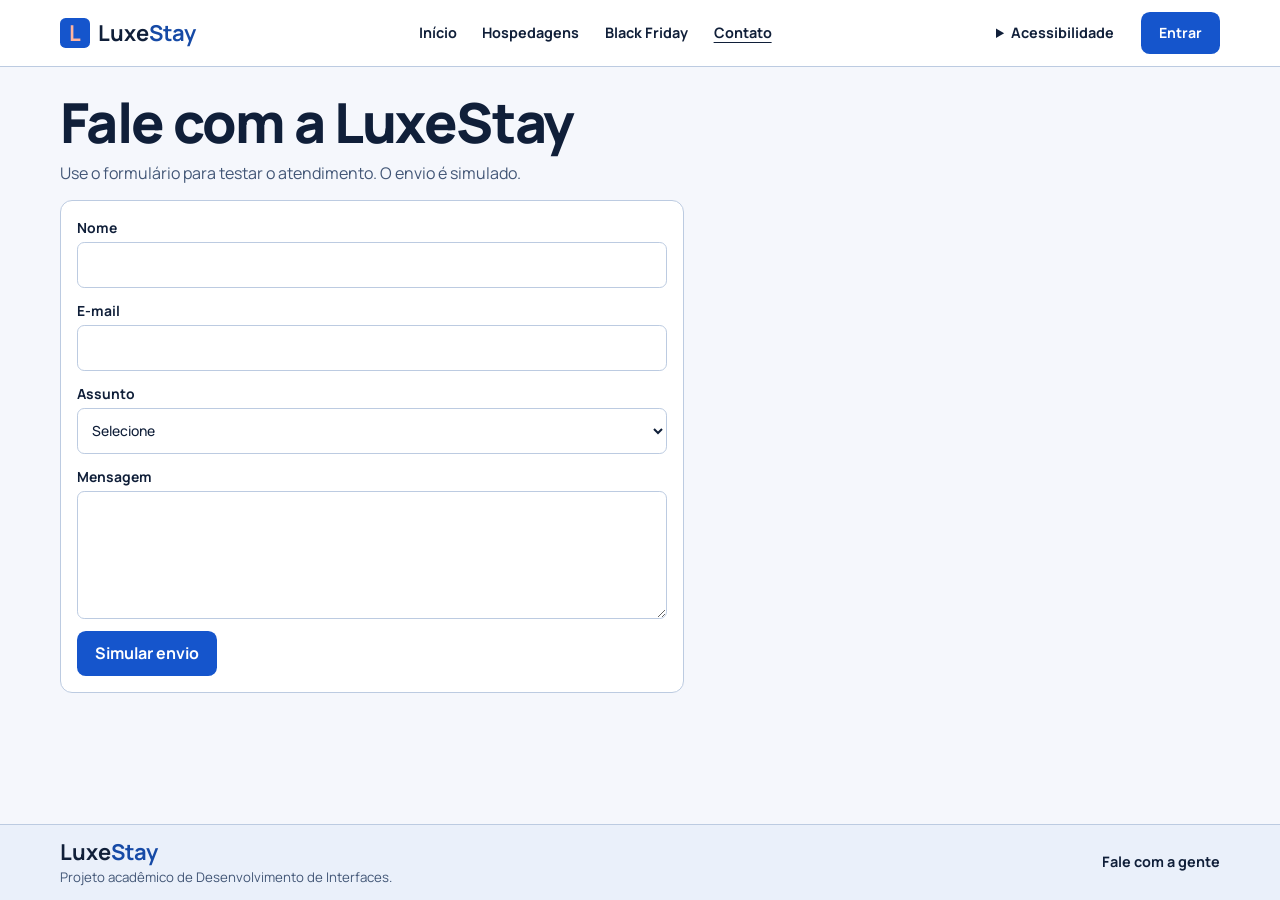
==== contato.html @ e7db76b5 "Organiza a interface e conclui o fluxo de reserva do LuxeStay - Separa o catálogo de 44 hospedagens " ====
<!doctype html>
<html lang="pt-BR">

  <head>
    <meta charset="utf-8">
    <meta name="viewport" content="width=device-width, initial-scale=1">
    <meta name="theme-color" content="#0d2344">
    <title>Contato | LuxeStay</title>
    <link rel="stylesheet"
      href="https://cdn.jsdelivr.net/npm/bootstrap@5.3.8/dist/css/bootstrap.min.css">
    <link rel="stylesheet" href="css/style.css">

    <script defer src="js/hospedagens.js"></script>
    <script defer src="js/script.js"></script>
  </head>

  <body>
    <a class="skip-link" href="#principal">Ir para o conteúdo</a>
    <header class="site-header">
      <div class="shell header-inner">
        <a class="brand" href="index.html" aria-label="LuxeStay, início"><span class="brand-mark"
            aria-hidden="true">L</span> Luxe<span>Stay</span></a>
        <nav aria-label="Menu principal">
          <a href="index.html">Início</a>
          <a href="hospedagens.html">Hospedagens</a>
          <a href="index.html#ofertas">Black Friday</a>
          <a href="contato.html" aria-current="page">Contato</a>
        </nav>
        <div class="header-actions">
          <details class="access">
            <summary>Acessibilidade</summary>
            <div class="access-options">
              <label for="tema">Aparência</label>
              <select id="tema">
                <option value="light">Modo claro</option>
                <option value="dark">Modo escuro</option>
              </select>
              <label for="tamanho">Tamanho do texto</label>
              <select id="tamanho">
                <option value="normal">Padrão</option>
                <option value="grande">Maior</option>
                <option value="extra">Muito maior</option>
              </select>
            </div>
          </details>
          <a class="action compact" data-account href="login.html">Entrar</a>
        </div>
      </div>
    </header>
    <main id="principal" class="shell inner-page">
      <h1>Fale com a LuxeStay</h1>
      <p class="subtle">Use o formulário para testar o atendimento. O envio é simulado.</p>
      <form class="surface stack contact-form" id="form-contato">
        <label>Nome<input name="nome" autocomplete="name" maxlength="60" required></label>
        <label>E-mail<input type="email" name="email" autocomplete="email" maxlength="120"
            required></label>
        <label>Assunto<select name="assunto" required>
            <option value="">Selecione</option>
            <option>Hospedagens</option>
            <option>Simulação de reserva</option>
            <option>Acessibilidade</option>
            <option>Outros</option>
          </select></label>
        <label>Mensagem<textarea name="mensagem" rows="5" minlength="10" maxlength="800"
            required></textarea></label>
        <button class="action" type="submit">Simular envio</button>
        <p class="form-status" role="status"></p>
      </form>
    </main>
    <footer class="site-footer">
      <div class="shell footer-inner">
        <div><a class="brand" href="index.html">Luxe<span>Stay</span></a>
          <p>Projeto acadêmico de Desenvolvimento de Interfaces.</p>
        </div>
        <a href="contato.html">Fale com a gente</a>
      </div>
    </footer>
  </body>

</html>
---- css/style.css ----
@import url('https://fonts.googleapis.com/css2?family=Manrope:wght@400;500;600;700;800&display=swap');

:root {
  color-scheme: light;
  --page: #f5f7fc;
  --surface: #fff;
  --soft: #eaf0fa;
  --ink: #101f39;
  --muted: #435777;
  --accent: #164aa6;
  --button: #1555cc;
  --button-text: #fff;
  --line: #bccbe1;
  --focus: #1d5be4;
  --gold: #ffb59f;
}

:root[data-theme="dark"] {
  color-scheme: dark;
  --page: #0b1426;
  --surface: #131f34;
  --soft: #1b2b46;
  --ink: #eff5ff;
  --muted: #bed0ec;
  --accent: #a7c7ff;
  --button: #a7c7ff;
  --button-text: #101f39;
  --line: #566e94;
  --focus: #c1d4ff;
}

:root[data-size="grande"] {
  font-size: 112.5%;
}

:root[data-size="extra"] {
  font-size: 125%;
}

* {
  box-sizing: border-box;
}

[hidden] {
  display: none !important;
}

body {
  margin: 0;
  min-height: 100vh;
  display: flex;
  flex-direction: column;
  background: var(--page);
  color: var(--ink);
  font: 1rem/1.55 "Manrope", system-ui, sans-serif;
}

main {
  flex: 1;
}

a {
  color: var(--accent);
}

img {
  display: block;
  max-width: 100%;
}

button,
input,
select,
textarea {
  font: inherit;
}

button,
select,
summary {
  cursor: pointer;
}

:focus-visible {
  outline: 3px solid var(--focus);
  outline-offset: 3px;
}

.shell {
  width: min(1160px, calc(100% - 3rem));
  margin-inline: auto;
}

.sr-only,
.skip-link:not(:focus) {
  position: absolute;
  width: 1px;
  height: 1px;
  padding: 0;
  overflow: hidden;
  clip-path: inset(50%);
  white-space: nowrap;
}

.skip-link:focus {
  position: fixed;
  z-index: 10;
  top: .75rem;
  left: .75rem;
  padding: .6rem 1rem;
  background: var(--surface);
  border-radius: .4rem;
}

h1,
h2,
h3,
p {
  margin: 0;
}

h1,
h2 {
  font-family: "Manrope", system-ui, sans-serif;
  font-weight: 800;
}

h1 {
  font-size: clamp(2rem, 4.4vw, 3.45rem);
  line-height: 1.08;
  letter-spacing: -.03em;
}

h2 {
  font-size: clamp(1.65rem, 3vw, 2.35rem);
  line-height: 1.15;
  letter-spacing: -.02em;
}

h3 {
  font-size: 1.16rem;
  font-weight: 700;
  line-height: 1.25;
}

.subtle {
  color: var(--muted);
}

.eyebrow {
  color: var(--accent);
  font-size: .74rem;
  font-weight: 700;
  letter-spacing: .14em;
  text-transform: uppercase;
  margin-bottom: .25rem;
}

.site-header {
  background: var(--surface);
  border-bottom: 1px solid var(--line);
}

.header-inner,
.footer-inner,
.header-actions,
.site-header nav {
  display: flex;
  align-items: center;
  gap: clamp(.65rem, 2vw, 1.75rem);
}

.header-inner {
  justify-content: space-between;
  min-height: 4.1rem;
  padding-block: .55rem;
  flex-wrap: wrap;
}

.brand {
  display: inline-flex;
  align-items: center;
  font: 700 1.37rem "Manrope", system-ui, sans-serif;
  color: var(--ink);
  white-space: nowrap;
  text-decoration: none;
}

.brand>span:last-child {
  color: var(--accent);
}

.brand .brand-mark {
  display: grid;
  place-items: center;
  background: #1555cc;
  color: #ffb59f;
  width: 1.9rem;
  height: 1.9rem;
  margin-right: .48rem;
  border-radius: .35rem;
}

.site-header nav {
  flex-wrap: wrap;
}

.site-header nav a,
.site-footer a:not(.brand),
.access summary {
  color: var(--ink);
  font-size: .9rem;
  font-weight: 700;
  text-decoration: none;
}

.site-header nav a:hover,
.site-header nav a[aria-current],
.site-footer a:hover {
  text-decoration: underline;
  text-underline-offset: .25em;
}

.action {
  display: inline-flex;
  justify-content: center;
  align-items: center;
  gap: .65rem;
  min-height: 2.85rem;
  width: fit-content;
  padding: .55rem 1.05rem;
  border: 1px solid transparent;
  border-radius: .55rem;
  background: var(--button);
  color: var(--button-text);
  font-weight: 700;
  text-decoration: none;
}

.action:hover {
  text-decoration: underline;
  color: var(--button-text);
}

.action.compact {
  min-height: 2.45rem;
  font-size: .88rem;
}

.action.gold {
  background: var(--gold);
  color: #37192c;
}

.action.secondary {
  background: var(--surface);
  color: var(--ink);
  border-color: var(--line);
}

.access {
  position: relative;
}

.access summary {
  padding: .5rem .1rem;
}

.access-options {
  position: absolute;
  z-index: 3;
  right: 0;
  top: 100%;
  width: min(15rem, 84vw);
  display: grid;
  gap: .4rem;
  padding: .8rem;
  border: 1px solid var(--line);
  border-radius: .55rem;
  background: var(--surface);
  box-shadow: 0 9px 20px #0002;
}

.access-options label {
  font-size: .83rem;
  font-weight: 800;
}

.intro {
  background: var(--soft);
  border-bottom: 1px solid var(--line);
  padding: 1.65rem 0 1.45rem;
}

.intro h1+p,
.inner-page>h1+p {
  margin-top: .5rem;
  color: var(--muted);
}

.search-panel {
  display: grid;
  gap: .55rem;
  margin-top: 1rem;
}

.search-tabs {
  display: flex;
  flex-wrap: wrap;
  gap: .35rem;
  padding: 0;
  margin: 0;
  border: 0;
}

.search-tabs label {
  position: relative;
  cursor: pointer;
}

.search-tabs input {
  position: absolute;
  opacity: 0;
  width: 1px;
  height: 1px;
}

.search-tabs span {
  display: block;
  padding: .3rem .75rem;
  border: 1px solid transparent;
  border-radius: 99px;
  color: var(--ink);
  font-size: .9rem;
  font-weight: 800;
}

.search-tabs input:checked+span {
  background: var(--button);
  color: var(--button-text);
}

.search-tabs input:focus-visible+span {
  outline: 3px solid var(--focus);
  outline-offset: 2px;
}

.search-fields {
  display: grid;
  grid-template-columns: 1.85fr repeat(3, minmax(0, 1fr)) auto;
  gap: .55rem;
  align-items: end;
  padding: .65rem;
  border: 1px solid var(--line);
  border-radius: .8rem;
  background: var(--surface);
  box-shadow: 0 4px 14px #1527230c;
}

.search-fields label,
.stack label {
  display: grid;
  gap: .24rem;
  font-weight: 700;
  font-size: .87rem;
  min-width: 0;
}

.search-fields .action {
  width: 100%;
}

input:not([type="radio"]):not([type="checkbox"]),
select,
textarea {
  min-width: 0;
  width: 100%;
  min-height: 2.85rem;
  padding: .55rem .65rem;
  border: 1px solid var(--line);
  border-radius: .45rem;
  background: var(--surface);
  color: var(--ink);
  font-weight: 500;
}

input::placeholder {
  color: var(--muted);
  opacity: 1;
}

.offer-section,
.featured,
.guide,
.results {
  padding-top: 1.55rem;
}

.section-heading {
  display: flex;
  justify-content: space-between;
  align-items: end;
  gap: .65rem 1rem;
  flex-wrap: wrap;
  margin-bottom: .75rem;
}

.text-link {
  font-size: .92rem;
  font-weight: 700;
  text-underline-offset: .22em;
}

.deal-carousel {
  position: relative;
  border-radius: .95rem;
  overflow: hidden;
  background: #191536;
  color: #fffaf1;
}

.deal-carousel :focus-visible {
  outline-color: var(--gold);
}

.carousel-inner {
  position: relative;
  width: 100%;
  overflow: hidden;
}

.carousel-item:not(.active):not(.carousel-item-next):not(.carousel-item-prev) {
  display: none;
}

.deal-slide {
  position: relative;
  isolation: isolate;
  min-height: 18rem;
  display: flex;
  align-items: center;
}

.deal-photo {
  position: absolute;
  inset: 0 0 0 38%;
  z-index: -2;
  background-color: #22294c;
  background-size: cover;
  background-position: center;
}

.deal-slide::after {
  content: "";
  position: absolute;
  z-index: -1;
  inset: 0;
  background: linear-gradient(90deg, #191536 0%, #191536 41%, #191536c7 52%, #19153600 76%);
}

.deal-copy {
  padding: 1.45rem clamp(1rem, 4vw, 2.65rem);
  width: min(100%, 32rem);
}

.deal-badge {
  display: inline-block;
  color: #37192c;
  background: var(--gold);
  border-radius: 99px;
  padding: .22rem .6rem;
  font-size: .75rem;
  font-weight: 800;
}

.deal-location {
  color: #ffd2c5;
  font-size: .85rem;
  margin-top: .55rem;
}

.deal-copy h3 {
  font: 700 clamp(1.7rem, 3vw, 2.6rem)/1.06 "Manrope", system-ui, sans-serif;
  margin: .2rem 0 .45rem;
}

.deal-copy .action {
  margin-top: .85rem;
}

.deal-controls {
  position: absolute;
  z-index: 2;
  right: .75rem;
  bottom: .75rem;
  display: flex;
  align-items: center;
  gap: .4rem;
  padding: .2rem;
  border-radius: 99px;
  background: #17162f;
  color: #fffaf1;
}

.deal-controls button {
  display: grid;
  place-items: center;
  border: 0;
  border-radius: 50%;
  background: #37355f;
  color: #fffaf1;
  width: 2.15rem;
  height: 2.15rem;
}

.deal-controls span {
  font-size: .79rem;
}

.offer-note {
  margin-top: .4rem;
  font-size: .85rem;
}

.stay-grid {
  display: grid;
  grid-template-columns: repeat(3, minmax(0, 1fr));
  gap: .85rem;
  margin: 0;
}

.stay-grid>* {
  width: auto;
  max-width: none;
  margin: 0;
  padding: 0;
}

.stay-card,
.guide-card,
.surface {
  background: var(--surface);
  color: var(--ink);
  border: 1px solid var(--line);
  border-radius: .75rem;
  overflow: hidden;
}

.stay-card {
  height: 100%;
}

.stay-photo {
  position: relative;
  display: grid;
  place-items: center;
  height: 10rem;
  background: var(--soft);
  color: var(--muted);
}

.stay-photo img {
  position: absolute;
  inset: 0;
  width: 100%;
  height: 100%;
  object-fit: cover;
}

.stay-photo .photo-fallback {
  font-size: .86rem;
}

.card-badge {
  position: absolute;
  top: .65rem;
  left: .65rem;
  padding: .18rem .5rem;
  border-radius: .4rem;
  background: #162845;
  color: #fffaf1;
  font-size: .74rem;
  font-weight: 800;
}

.card-badge.sale {
  background: var(--gold);
  color: #37192c;
}

.stay-content {
  display: grid;
  align-content: start;
  gap: .28rem;
  padding: .8rem .9rem .9rem;
}

.stay-content h3 a {
  color: var(--ink);
  text-decoration-thickness: 1px;
  text-underline-offset: .2em;
}

.stay-price {
  color: var(--accent);
  font-weight: 700;
  margin-top: .15rem;
}

.stay-price small,
.stay-content .subtle,
.card-original {
  font-size: .83rem;
  font-weight: 500;
}

.card-original {
  color: var(--muted);
  margin-right: .38rem;
}

.guide,
.results {
  padding-bottom: 1.65rem;
}

.guide h2 {
  margin-bottom: .7rem;
}

.guide-card,
.surface {
  padding: 1rem;
}

.guide-card p {
  margin-top: .25rem;
  color: var(--muted);
}

.site-footer {
  border-top: 1px solid var(--line);
  background: var(--soft);
}

.footer-inner {
  min-height: 4.7rem;
  justify-content: space-between;
  padding-block: .7rem;
}

.footer-inner p {
  color: var(--muted);
  font-size: .83rem;
}

.filters {
  display: flex;
  gap: .65rem 1rem;
  align-items: center;
  flex-wrap: wrap;
  max-width: 100%;
}

.filters label {
  font-size: .9rem;
  font-weight: 800;
}

.filter-offers {
  display: inline-flex;
  align-items: center;
  gap: .4rem;
  min-height: 2.85rem;
  cursor: pointer;
}

.filter-offers input {
  margin: 0;
  accent-color: var(--accent);
}

.sort-control {
  display: flex;
  flex-wrap: wrap;
  align-items: center;
  gap: .35rem .65rem;
  max-width: 100%;
}

.sort-control select {
  width: auto;
  min-width: min(9rem, 100%);
  max-width: 100%;
  padding-inline-end: 1.65rem;
}

.sort-control select:hover {
  border-color: var(--accent);
}

.inner-page {
  padding-block: 1.65rem 2rem;
}

.back-link {
  display: inline-block;
  margin-bottom: .65rem;
}

.detail-layout {
  display: grid;
  grid-template-columns: 1.85fr 1fr;
  align-items: start;
  gap: 1rem;
  margin-top: .9rem;
}

.detail-layout .stay-photo {
  height: clamp(15rem, 38vw, 29rem);
  border-radius: .75rem;
  overflow: hidden;
}

.detail-caption {
  margin-top: .35rem;
  font-size: .86rem;
}

.detail-about {
  margin-top: .8rem;
}

.detail-about h2 {
  margin-bottom: .3rem;
}

.stack {
  display: grid;
  gap: .75rem;
  align-content: start;
}

.stack fieldset {
  margin: 0;
  min-width: 0;
}

.account-grid {
  grid-template-columns: repeat(2, minmax(0, 1fr));
  margin-top: .9rem;
}

.contact-form {
  width: min(100%, 39rem);
  margin-top: .9rem;
}

.notice {
  background: var(--soft);
  border: 1px solid var(--line);
  border-radius: .5rem;
  padding: .65rem .8rem;
  margin-block: .45rem;
}

.form-status {
  font-weight: 700;
  color: var(--accent);
}

.form-status:empty {
  display: none;
}

@media (max-width: 900px) {
  .search-fields {
    grid-template-columns: repeat(4, minmax(0, 1fr));
  }

  .search-fields label:first-child {
    grid-column: 1 / -1;
  }
}

@media (max-width: 680px) {
  .shell {
    width: calc(100% - 1.5rem);
  }

  .header-inner {
    gap: .45rem .6rem;
  }

  .header-inner nav {
    order: 3;
    width: 100%;
    gap: .4rem 1rem;
  }

  .access-options {
    left: 0;
    right: auto;
  }

  .intro {
    padding-block: 1.15rem .95rem;
  }

  .search-fields {
    grid-template-columns: repeat(2, minmax(0, 1fr));
  }

  .stay-grid,
  .account-grid,
  .detail-layout {
    grid-template-columns: 1fr;
  }

  .stay-photo {
    height: 12rem;
  }

  .deal-slide {
    min-height: 15rem;
    align-items: end;
  }

  .deal-photo {
    inset: 0;
  }

  .deal-slide::after {
    background: linear-gradient(0deg, #191536 10%, #191536f0 36%, #1915361f 100%);
  }

  .deal-copy {
    padding: 2.25rem .85rem 3.25rem;
  }

  .deal-controls {
    right: .35rem;
    bottom: .35rem;
  }
}

@media (prefers-reduced-motion: reduce) {

  *,
  *::before,
  *::after {
    scroll-behavior: auto !important;
    animation-duration: .01ms !important;
    transition-duration: .01ms !important;
  }
}

/* Busca, destinos e ofertas na página inicial */
.hero-search {
  padding-block: clamp(2rem, 4.7vw, 4.25rem) 1.35rem;
  color: #fff;
  background: linear-gradient(90deg, #071b3cec 0%, #0b254cda 40%, #0b254c42 100%),
    url("../images/banner-praia.jpg") center 48% / cover no-repeat #112c54;
}

.hero-search h1 {
  max-width: 16ch;
  text-wrap: balance;
}

.hero-search h1+p {
  width: fit-content;
  color: #f4f8ff;
  background: #092144dc;
  border-radius: .25rem;
  padding: .12rem .35rem;
}

.hero-search .search-panel {
  max-width: 1050px;
  position: relative;
  padding: .65rem;
  margin-top: 1.25rem;
  border-radius: 1rem;
  background: var(--surface);
  color: var(--ink);
  box-shadow: 0 15px 35px #06152946;
}

.hero-search .search-fields {
  box-shadow: none;
  padding: .55rem;
}

.hero-search .search-tabs {
  padding-inline: .15rem;
}

.hero-search .search-tabs input:checked+span {
  color: var(--accent);
  background: var(--soft);
}

.hero-search .search-tabs span {
  min-height: 2rem;
}

.destination-strip {
  display: flex;
  align-items: center;
  gap: .45rem;
  flex-wrap: wrap;
  padding-block: .85rem .3rem;
}

.destination-strip span {
  color: var(--muted);
  font-size: .84rem;
  font-weight: 800;
  margin-right: .3rem;
}

.destination-strip a {
  text-decoration: none;
  color: var(--accent);
  border: 1px solid var(--line);
  background: var(--surface);
  font-size: .81rem;
  font-weight: 800;
  border-radius: 99px;
  padding: .32rem .68rem;
}

.destination-strip a:hover {
  text-decoration: underline;
}

.offer-section {
  padding-top: 1.15rem;
}

.deal-slide {
  min-height: 18.5rem;
}

.deal-photo {
  inset: 0 0 0 auto;
  width: 62%;
  height: 100%;
  object-fit: cover;
  object-position: center;
  color: transparent;
}

.deal-slide::after {
  background: linear-gradient(90deg, #191536 0%, #191536 42%, #191536d4 53%, #19153600 76%);
}

.deal-copy {
  width: min(100%, 32rem);
}

.deal-copy h3 {
  letter-spacing: -.04em;
  font-weight: 800;
}

.deal-price {
  color: var(--gold);
  margin-top: .48rem;
  font-weight: 800;
}

.deal-controls button {
  width: 2.5rem;
  height: 2.5rem;
}

.card-badge.sale {
  background: #ffccb9;
}

.stay-card {
  box-shadow: 0 3px 8px #12264211;
}

.stay-card .stay-photo {
  height: 10.6rem;
}

.stay-card .stay-content h3 a:hover {
  color: var(--accent);
}

.price-label {
  color: var(--muted);
  font-size: .78rem;
}

.stay-price {
  margin: 0;
  font-size: 1.2rem;
}

.featured .stay-grid {
  grid-template-columns: repeat(4, minmax(0, 1fr));
}

@media (max-width: 900px) {
  .featured .stay-grid {
    grid-template-columns: repeat(2, minmax(0, 1fr));
  }
}

@media (max-width: 680px) {
  .hero-search {
    background-position: 58% 48%;
  }

  .hero-search .search-panel {
    margin-top: .85rem;
    padding: .35rem;
  }

  .hero-search .search-fields {
    padding: .35rem;
  }

  .deal-slide {
    min-height: 20rem;
    align-items: end;
  }

  .deal-photo {
    inset: 0;
    width: 100%;
  }

  .deal-slide::after {
    background: linear-gradient(0deg, #191536 5%, #191536 25%, #191536ed 53%, #19153626 100%);
  }

  .deal-copy {
    padding-bottom: 3.65rem;
  }
}

@media (max-width: 470px) {
  .featured .stay-grid {
    grid-template-columns: 1fr;
  }
}


/* Resultados de ofertas */
.results .offer-grid .stay-card {
  display: flex;
  flex-direction: column;
}

.results .offer-grid .stay-photo {
  flex: 0 0 auto;
  height: auto;
  aspect-ratio: 2.2 / 1;
}

.results .offer-grid .stay-content {
  display: flex;
  flex: 1;
  flex-direction: column;
  gap: .35rem;
}

.results .offer-grid .stay-rates {
  display: grid;
  gap: .15rem;
  margin-top: auto;
  padding-top: .25rem;
}

.results .offer-grid .sale-price {
  margin-top: .25rem;
  padding: .35rem .5rem;
  border-radius: .35rem;
  background: var(--soft);
  color: var(--ink);
}

.results .offer-grid .sale-price strong {
  color: var(--accent);
}

.reservation-date {
  display: grid;
  gap: .25rem;
}

.reservation-date-controls {
  display: flex;
  flex-wrap: wrap;
  align-items: center;
  gap: .45rem;
  position: relative;
}

.reservation-date-controls input[type="text"] {
  flex: 1 1 10rem;
  width: auto;
}

.reservation-date-controls .reservation-picker {
  position: absolute;
  inset-inline-end: 0;
  width: 2.85rem;
  opacity: 0;
  pointer-events: none;
}

.reservation-date-controls .action svg {
  flex-shrink: 0;
}

.search-fields .reservation-date {
  min-width: 0;
  grid-template-columns: minmax(0, 1fr);
}

.search-fields .reservation-date-controls {
  display: grid;
  grid-template-columns: minmax(0, 1fr) 2.75rem;
  min-width: 0;
  gap: .3rem;
}

.search-fields .reservation-date-controls input[type="text"] {
  width: 100%;
  min-width: 0;
  padding-inline: .4rem;
}

.search-fields .reservation-date-controls .action {
  width: 100%;
  padding-inline: .35rem;
}

.search-fields .reservation-date-controls .action span {
  display: none;
}

.search-fields .reservation-date-controls input[type="date"]:not(.reservation-picker) {
  grid-column: 1 / -1;
}

@media (max-width: 420px) {
  .search-fields .reservation-date {
    grid-column: 1 / -1;
  }
}

.checkout-summary {
  display: grid;
  grid-template-columns: minmax(0, 1fr) auto;
  gap: .4rem 1rem;
  margin: 0;
}

.checkout-summary dd {
  margin: 0;
  text-align: end;
}

.checkout-layout {
  max-width: 58rem;
}

#checkout-confirmar:disabled {
  opacity: .65;
  cursor: default;
}

.quote-dates {
  display: grid;
  grid-template-columns: repeat(2, minmax(0, 1fr));
  gap: .75rem;
}

.quote-dates .reservation-date {
  grid-template-columns: minmax(0, 1fr);
}

.quote-dates .reservation-date-controls {
  display: grid;
  grid-template-columns: minmax(0, 1fr) 2.75rem;
}

.quote-dates .reservation-date-controls input[type="text"] {
  width: 100%;
}

.quote-dates .reservation-date-controls .action {
  width: 100%;
  padding-inline: .35rem;
}

.quote-dates .reservation-date-controls .action span {
  display: none;
}

.quote-dates .reservation-date-controls input[type="date"]:not(.reservation-picker) {
  grid-column: 1 / -1;
}

.quote-form button:disabled {
  opacity: .6;
  cursor: default;
}

@media (max-width: 470px) {
  .quote-dates {
    grid-template-columns: 1fr;
  }
}
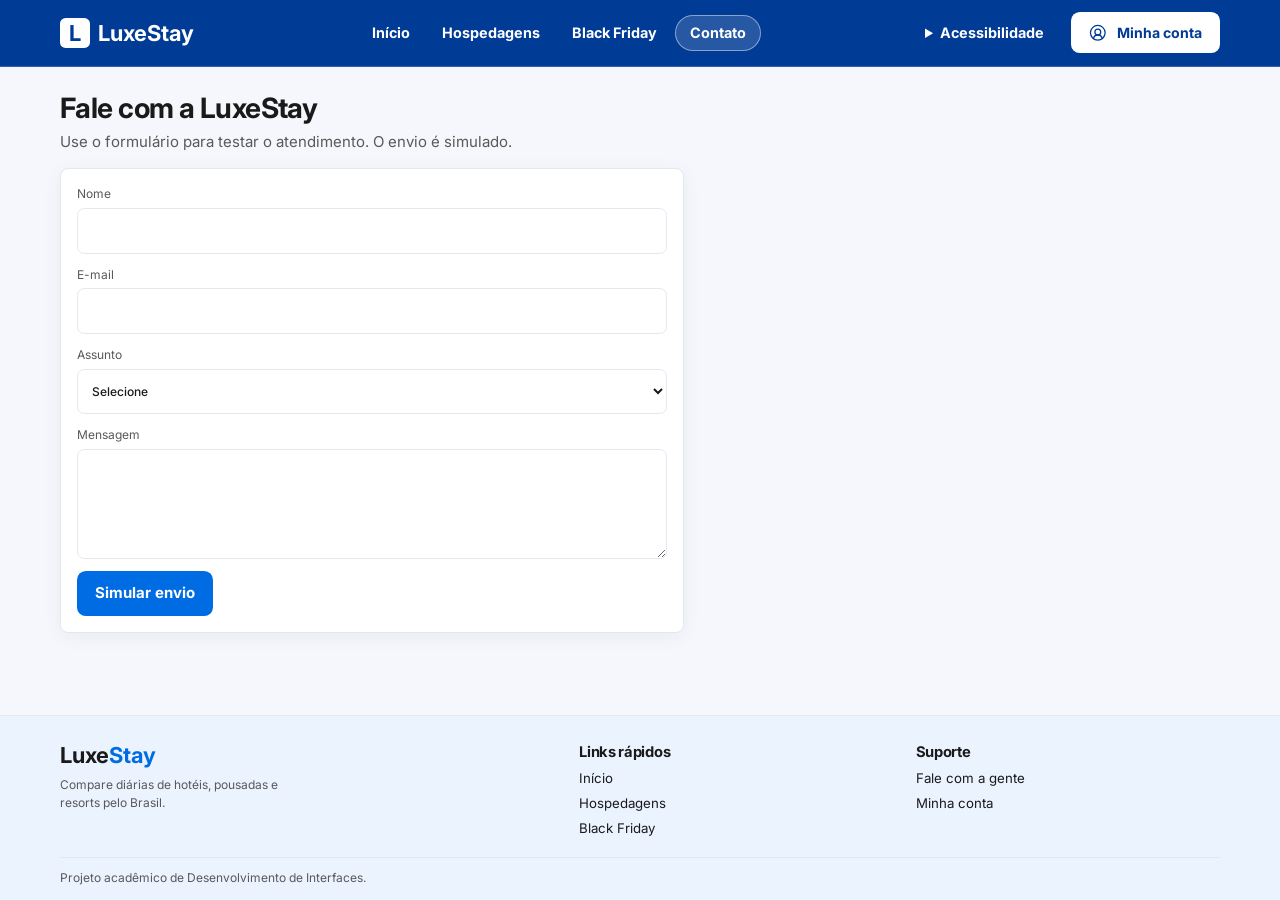
==== commit a7d33e30: "Integra perfil e reservas ao checkout com Pix e parcelamento Atualiza o catálogo, os detalhes da hos" ====
--- a/contato.html
+++ b/contato.html
@@ -4,7 +4,7 @@
   <head>
     <meta charset="utf-8">
     <meta name="viewport" content="width=device-width, initial-scale=1">
-    <meta name="theme-color" content="#0d2344">
+    <meta name="theme-color" content="#003B95">
     <title>Contato | LuxeStay</title>
     <link rel="stylesheet"
       href="https://cdn.jsdelivr.net/npm/bootstrap@5.3.8/dist/css/bootstrap.min.css">
@@ -12,6 +12,7 @@
 
     <script defer src="js/hospedagens.js"></script>
     <script defer src="js/script.js"></script>
+    <script defer src="js/conta.js"></script>
   </head>
 
   <body>
@@ -43,7 +44,7 @@
               </select>
             </div>
           </details>
-          <a class="action compact" data-account href="login.html">Entrar</a>
+          <a class="action compact" data-account href="login.html"><svg class="ui-icon" aria-hidden="true" focusable="false"><use href="images/interface.svg#conta"></use></svg><span class="account-avatar" aria-hidden="true" hidden></span><span class="account-name">Minha conta</span></a>
         </div>
       </div>
     </header>
@@ -69,10 +70,22 @@
     </main>
     <footer class="site-footer">
       <div class="shell footer-inner">
-        <div><a class="brand" href="index.html">Luxe<span>Stay</span></a>
-          <p>Projeto acadêmico de Desenvolvimento de Interfaces.</p>
+        <div class="footer-about">
+          <a class="brand" href="index.html">Luxe<span>Stay</span></a>
+          <p>Compare diárias de hotéis, pousadas e resorts pelo Brasil.</p>
         </div>
-        <a href="contato.html">Fale com a gente</a>
+        <nav aria-label="Links rápidos do rodapé">
+          <h2>Links rápidos</h2>
+          <a href="index.html">Início</a>
+          <a href="hospedagens.html">Hospedagens</a>
+          <a href="index.html#ofertas">Black Friday</a>
+        </nav>
+        <nav aria-label="Suporte do rodapé">
+          <h2>Suporte</h2>
+          <a href="contato.html">Fale com a gente</a>
+          <a data-account-footer href="login.html">Minha conta</a>
+        </nav>
+        <p class="footer-project">Projeto acadêmico de Desenvolvimento de Interfaces.</p>
       </div>
     </footer>
   </body>
--- a/css/style.css
+++ b/css/style.css
@@ -1,18 +1,26 @@
-@import url('https://fonts.googleapis.com/css2?family=Manrope:wght@400;500;600;700;800&display=swap');
+@import url('https://fonts.googleapis.com/css2?family=Inter:wght@400;500;600;700&display=swap');
 
 :root {
   color-scheme: light;
   --page: #f5f7fc;
   --surface: #fff;
-  --soft: #eaf0fa;
-  --ink: #101f39;
-  --muted: #435777;
-  --accent: #164aa6;
-  --button: #1555cc;
+  --soft: #ebf3ff;
+  --ink: #1a1a1a;
+  --muted: #595959;
+  --accent: #006ce4;
+  --button: #006ce4;
   --button-text: #fff;
-  --line: #bccbe1;
+  --line: #e2e8f0;
   --focus: #1d5be4;
-  --gold: #ffb59f;
+  --gold: #ffb700;
+  --navy: #003b95;
+  --saving: #137044;
+  --card-radius: 8px;
+  --card-shadow: 0 4px 20px rgba(15, 23, 42, .05);
+  --title-size: clamp(1.5rem, 2.5vw, 1.75rem);
+  --name-size: clamp(1.125rem, 1.8vw, 1.25rem);
+  --price-size: clamp(1.375rem, 2vw, 1.625rem);
+  --micro: .75rem;
 }
 
 :root[data-theme="dark"] {
@@ -27,6 +35,7 @@
   --button-text: #101f39;
   --line: #566e94;
   --focus: #c1d4ff;
+  --saving: #85dfad;
 }
 
 :root[data-size="grande"] {
@@ -52,7 +61,9 @@
   flex-direction: column;
   background: var(--page);
   color: var(--ink);
-  font: 1rem/1.55 "Manrope", system-ui, sans-serif;
+  font: .9375rem/1.5 "Inter", system-ui, sans-serif;
+  -webkit-font-smoothing: antialiased;
+  -moz-osx-font-smoothing: grayscale;
 }
 
 main {
@@ -121,18 +132,18 @@
 
 h1,
 h2 {
-  font-family: "Manrope", system-ui, sans-serif;
-  font-weight: 800;
+  font-family: inherit;
+  font-weight: 700;
 }
 
 h1 {
-  font-size: clamp(2rem, 4.4vw, 3.45rem);
+  font-size: var(--title-size);
   line-height: 1.08;
-  letter-spacing: -.03em;
+  letter-spacing: -.02em;
 }
 
 h2 {
-  font-size: clamp(1.65rem, 3vw, 2.35rem);
+  font-size: var(--title-size);
   line-height: 1.15;
   letter-spacing: -.02em;
 }
@@ -157,12 +168,12 @@
 }
 
 .site-header {
-  background: var(--surface);
-  border-bottom: 1px solid var(--line);
+  background: var(--navy);
+  border-bottom: 1px solid #ffffff33;
+  color: #fff;
 }
 
 .header-inner,
-.footer-inner,
 .header-actions,
 .site-header nav {
   display: flex;
@@ -171,6 +182,7 @@
 }
 
 .header-inner {
+  position: relative;
   justify-content: space-between;
   min-height: 4.1rem;
   padding-block: .55rem;
@@ -180,7 +192,7 @@
 .brand {
   display: inline-flex;
   align-items: center;
-  font: 700 1.37rem "Manrope", system-ui, sans-serif;
+  font: 700 1.37rem "Inter", system-ui, sans-serif;
   color: var(--ink);
   white-space: nowrap;
   text-decoration: none;
@@ -206,7 +218,7 @@
 }
 
 .site-header nav a,
-.site-footer a:not(.brand),
+.site-footer nav a,
 .access summary {
   color: var(--ink);
   font-size: .9rem;
@@ -214,11 +226,35 @@
   text-decoration: none;
 }
 
-.site-header nav a:hover,
-.site-header nav a[aria-current],
-.site-footer a:hover {
-  text-decoration: underline;
-  text-underline-offset: .25em;
+/* Navegação global */
+.site-header .brand, .site-header .brand > span:last-child,
+.site-header nav a, .site-header .access summary { color: #fff; }
+
+.site-header .brand-mark { background: #fff; color: var(--navy); }
+.site-header nav { gap: .15rem; }
+.site-header nav a {
+  display: inline-flex;
+  padding: .375rem .875rem;
+  border: 1px solid transparent;
+  border-radius: 99px;
+}
+.site-header nav a:hover, .site-header nav a[aria-current] {
+  background: rgba(255,255,255,.15);
+  border-color: rgba(255,255,255,.45);
+}
+.site-header [data-account] { background: #fff; color: var(--navy); }
+.site-header [data-account][aria-current] { outline: 2px solid #a6d2ff; outline-offset: 2px; }
+.site-header :focus-visible { outline-color: var(--gold); }
+.access-options { color: var(--ink); }
+.site-footer a:hover, .stay-content h3 a:hover, .text-link:hover { text-decoration: underline; }
+
+.ui-icon {
+  display: inline-block;
+  flex: none;
+  width: 1.25em;
+  height: 1.25em;
+  vertical-align: -.2em;
+  pointer-events: none;
 }
 
 .action {
@@ -258,10 +294,6 @@
   border-color: var(--line);
 }
 
-.access {
-  position: relative;
-}
-
 .access summary {
   padding: .5rem .1rem;
 }
@@ -283,7 +315,7 @@
 
 .access-options label {
   font-size: .83rem;
-  font-weight: 800;
+  font-weight: 700;
 }
 
 .intro {
@@ -325,49 +357,32 @@
   height: 1px;
 }
 
+/* Categorias e barra de pesquisa */
 .search-tabs span {
-  display: block;
-  padding: .3rem .75rem;
+  display: inline-flex;
+  align-items: center;
+  gap: .4rem;
+  min-height: 2.35rem;
+  padding: .3rem .85rem;
   border: 1px solid transparent;
   border-radius: 99px;
-  color: var(--ink);
-  font-size: .9rem;
-  font-weight: 800;
-}
-
-.search-tabs input:checked+span {
-  background: var(--button);
-  color: var(--button-text);
-}
-
-.search-tabs input:focus-visible+span {
-  outline: 3px solid var(--focus);
-  outline-offset: 2px;
-}
-
-.search-fields {
-  display: grid;
-  grid-template-columns: 1.85fr repeat(3, minmax(0, 1fr)) auto;
-  gap: .55rem;
-  align-items: end;
-  padding: .65rem;
-  border: 1px solid var(--line);
-  border-radius: .8rem;
-  background: var(--surface);
-  box-shadow: 0 4px 14px #1527230c;
-}
-
-.search-fields label,
+  color: inherit;
+  font-size: .875rem;
+  font-weight: 600;
+}
+.search-tabs input:checked + span, .search-tabs label:hover span {
+  background: rgba(255,255,255,.18);
+  border-color: #fff;
+}
+.search-tabs input:focus-visible + span { outline: 3px solid var(--gold); outline-offset: 2px; }
+
 .stack label {
   display: grid;
-  gap: .24rem;
-  font-weight: 700;
-  font-size: .87rem;
+  gap: .3rem;
   min-width: 0;
-}
-
-.search-fields .action {
-  width: 100%;
+  color: var(--muted);
+  font-size: var(--micro);
+  font-weight: 400;
 }
 
 input:not([type="radio"]):not([type="checkbox"]),
@@ -406,8 +421,9 @@
 }
 
 .text-link {
-  font-size: .92rem;
-  font-weight: 700;
+  font-size: 1.125rem;
+  font-weight: 700;
+  text-decoration: none;
   text-underline-offset: .22em;
 }
 
@@ -470,7 +486,7 @@
   border-radius: 99px;
   padding: .22rem .6rem;
   font-size: .75rem;
-  font-weight: 800;
+  font-weight: 700;
 }
 
 .deal-location {
@@ -480,7 +496,7 @@
 }
 
 .deal-copy h3 {
-  font: 700 clamp(1.7rem, 3vw, 2.6rem)/1.06 "Manrope", system-ui, sans-serif;
+  font: 700 var(--title-size)/1.12 "Inter", system-ui, sans-serif;
   margin: .2rem 0 .45rem;
 }
 
@@ -542,7 +558,8 @@
   background: var(--surface);
   color: var(--ink);
   border: 1px solid var(--line);
-  border-radius: .75rem;
+  border-radius: var(--card-radius);
+  box-shadow: var(--card-shadow);
   overflow: hidden;
 }
 
@@ -580,7 +597,7 @@
   background: #162845;
   color: #fffaf1;
   font-size: .74rem;
-  font-weight: 800;
+  font-weight: 700;
 }
 
 .card-badge.sale {
@@ -596,22 +613,18 @@
 }
 
 .stay-content h3 a {
-  color: var(--ink);
-  text-decoration-thickness: 1px;
+  color: var(--accent);
+  font-size: var(--name-size);
+  font-weight: 700;
+  text-decoration: none;
   text-underline-offset: .2em;
-}
-
-.stay-price {
-  color: var(--accent);
-  font-weight: 700;
-  margin-top: .15rem;
 }
 
 .stay-price small,
 .stay-content .subtle,
 .card-original {
-  font-size: .83rem;
-  font-weight: 500;
+  font-size: var(--micro);
+  font-weight: 400;
 }
 
 .card-original {
@@ -643,16 +656,20 @@
   background: var(--soft);
 }
 
+/* Rodapé */
 .footer-inner {
-  min-height: 4.7rem;
-  justify-content: space-between;
-  padding-block: .7rem;
-}
-
-.footer-inner p {
-  color: var(--muted);
-  font-size: .83rem;
-}
+  padding-block: 1.6rem .8rem;
+  display: grid;
+  grid-template-columns: minmax(0, 1.6fr) repeat(2, minmax(0, 1fr));
+  gap: 1.15rem 2rem;
+  align-items: start;
+}
+.footer-inner nav { display: grid; justify-items: start; gap: .3rem; }
+.footer-inner nav h2 { font-size: .92rem; margin: .15rem 0 .2rem; }
+.site-footer nav a { font-size: .83rem; font-weight: 400; }
+.footer-inner p { color: var(--muted); font-size: var(--micro); }
+.footer-about p { max-width: 32ch; margin-top: .4rem; }
+.footer-project { grid-column: 1 / -1; border-top: 1px solid var(--line); padding-top: .7rem; }
 
 .filters {
   display: flex;
@@ -664,7 +681,7 @@
 
 .filters label {
   font-size: .9rem;
-  font-weight: 800;
+  font-weight: 700;
 }
 
 .filter-offers {
@@ -716,23 +733,9 @@
   margin-top: .9rem;
 }
 
-.detail-layout .stay-photo {
-  height: clamp(15rem, 38vw, 29rem);
-  border-radius: .75rem;
-  overflow: hidden;
-}
-
 .detail-caption {
   margin-top: .35rem;
   font-size: .86rem;
-}
-
-.detail-about {
-  margin-top: .8rem;
-}
-
-.detail-about h2 {
-  margin-bottom: .3rem;
 }
 
 .stack {
@@ -773,16 +776,6 @@
   display: none;
 }
 
-@media (max-width: 900px) {
-  .search-fields {
-    grid-template-columns: repeat(4, minmax(0, 1fr));
-  }
-
-  .search-fields label:first-child {
-    grid-column: 1 / -1;
-  }
-}
-
 @media (max-width: 680px) {
   .shell {
     width: calc(100% - 1.5rem);
@@ -792,24 +785,13 @@
     gap: .45rem .6rem;
   }
 
-  .header-inner nav {
-    order: 3;
-    width: 100%;
-    gap: .4rem 1rem;
-  }
-
-  .access-options {
-    left: 0;
-    right: auto;
-  }
+  .header-inner nav { order: 3; width: 100%; gap: .15rem; }
+  .site-header nav a { padding: .3rem .55rem; }
 
   .intro {
     padding-block: 1.15rem .95rem;
   }
 
-  .search-fields {
-    grid-template-columns: repeat(2, minmax(0, 1fr));
-  }
 
   .stay-grid,
   .account-grid,
@@ -864,45 +846,14 @@
 }
 
 .hero-search h1 {
-  max-width: 16ch;
+  max-width: 34ch;
   text-wrap: balance;
 }
 
 .hero-search h1+p {
   width: fit-content;
   color: #f4f8ff;
-  background: #092144dc;
-  border-radius: .25rem;
-  padding: .12rem .35rem;
-}
-
-.hero-search .search-panel {
-  max-width: 1050px;
-  position: relative;
-  padding: .65rem;
-  margin-top: 1.25rem;
-  border-radius: 1rem;
-  background: var(--surface);
-  color: var(--ink);
-  box-shadow: 0 15px 35px #06152946;
-}
-
-.hero-search .search-fields {
-  box-shadow: none;
-  padding: .55rem;
-}
-
-.hero-search .search-tabs {
-  padding-inline: .15rem;
-}
-
-.hero-search .search-tabs input:checked+span {
-  color: var(--accent);
-  background: var(--soft);
-}
-
-.hero-search .search-tabs span {
-  min-height: 2rem;
+  text-shadow: 0 1px 4px #081a37;
 }
 
 .destination-strip {
@@ -916,22 +867,24 @@
 .destination-strip span {
   color: var(--muted);
   font-size: .84rem;
-  font-weight: 800;
+  font-weight: 700;
   margin-right: .3rem;
 }
 
 .destination-strip a {
   text-decoration: none;
   color: var(--accent);
-  border: 1px solid var(--line);
+  border: 1px solid #cbd5e1;
   background: var(--surface);
   font-size: .81rem;
-  font-weight: 800;
+  font-weight: 700;
   border-radius: 99px;
   padding: .32rem .68rem;
 }
 
 .destination-strip a:hover {
+  border-color: var(--accent);
+  background: var(--soft);
   text-decoration: underline;
 }
 
@@ -961,14 +914,14 @@
 }
 
 .deal-copy h3 {
-  letter-spacing: -.04em;
-  font-weight: 800;
+  letter-spacing: -.02em;
+  font-weight: 700;
 }
 
 .deal-price {
   color: var(--gold);
   margin-top: .48rem;
-  font-weight: 800;
+  font-weight: 700;
 }
 
 .deal-controls button {
@@ -976,12 +929,11 @@
   height: 2.5rem;
 }
 
-.card-badge.sale {
-  background: #ffccb9;
-}
+
 
 .stay-card {
-  box-shadow: 0 3px 8px #12264211;
+  display: flex;
+  flex-direction: column;
 }
 
 .stay-card .stay-photo {
@@ -994,12 +946,14 @@
 
 .price-label {
   color: var(--muted);
-  font-size: .78rem;
+  font-size: var(--micro);
 }
 
 .stay-price {
+  font-weight: 700;
   margin: 0;
-  font-size: 1.2rem;
+  color: var(--ink);
+  font-size: var(--price-size);
 }
 
 .featured .stay-grid {
@@ -1015,15 +969,6 @@
 @media (max-width: 680px) {
   .hero-search {
     background-position: 58% 48%;
-  }
-
-  .hero-search .search-panel {
-    margin-top: .85rem;
-    padding: .35rem;
-  }
-
-  .hero-search .search-fields {
-    padding: .35rem;
   }
 
   .deal-slide {
@@ -1086,10 +1031,6 @@
   color: var(--ink);
 }
 
-.results .offer-grid .sale-price strong {
-  color: var(--accent);
-}
-
 .reservation-date {
   display: grid;
   gap: .25rem;
@@ -1120,103 +1061,229 @@
   flex-shrink: 0;
 }
 
-.search-fields .reservation-date {
+/* Busca unificada. O ícone da data também abre o calendário nativo. */
+.intro:has(.formulario-busca) {
+  background-color: var(--navy);
+  color: #fff;
+}
+.intro:has(.formulario-busca) h1 + p { color: #edf5ff; }
+.search-panel { gap: .65rem; container-type: inline-size; }
+.search-fields {
+  display: grid;
+  grid-template-columns: minmax(12rem, 1.55fr) repeat(2, minmax(8.5rem, 1fr)) minmax(12.8rem, 1.2fr) minmax(7rem, .65fr);
+  align-items: stretch;
+  border: 3px solid var(--gold);
+  border-radius: var(--card-radius);
+  background: var(--surface);
+  color: var(--ink);
+  box-shadow: 0 5px 18px #09224620;
+}
+.search-destination, .search-fields .reservation-date, .search-guests {
+  position: relative;
   min-width: 0;
-  grid-template-columns: minmax(0, 1fr);
-}
-
-.search-fields .reservation-date-controls {
-  display: grid;
-  grid-template-columns: minmax(0, 1fr) 2.75rem;
-  min-width: 0;
-  gap: .3rem;
-}
-
-.search-fields .reservation-date-controls input[type="text"] {
+  margin: 0;
+  border: 0;
+  border-inline-end: 1px solid var(--line);
+  padding: .5rem .65rem .5rem 2.55rem;
+  display: grid;
+  align-content: center;
+  row-gap: .04rem;
+}
+.search-fields .search-destination > svg, .search-guests > svg {
+  position: absolute;
+  left: .75rem;
+  top: 50%;
+  transform: translateY(-50%);
+  width: 1.2rem;
+  height: 1.2rem;
+  color: var(--muted);
+}
+.search-fields label, .guest-title {
+  font-size: .6875rem;
+  font-weight: 400;
+  color: var(--muted);
+  line-height: 1.4;
+}
+.search-fields .reservation-date-controls { position: static; display: grid; gap: 0; }
+.search-fields input:not([type="radio"]):not([type="checkbox"]) {
   width: 100%;
   min-width: 0;
-  padding-inline: .4rem;
-}
-
+  min-height: 1.5rem;
+  margin: 0;
+  padding: 0;
+  border: 0;
+  background: transparent;
+  color: var(--ink);
+  font-weight: 700;
+  font-size: .875rem;
+  text-overflow: ellipsis;
+  border-radius: 2px;
+}
+.search-fields input::placeholder { color: var(--ink); }
 .search-fields .reservation-date-controls .action {
+  position: absolute;
+  inset: 0 auto 0 0;
+  width: 2.5rem;
+  min-height: 0;
+  border: 0;
+  padding: 0;
+  background: transparent;
+  color: var(--muted);
+}
+.search-fields .reservation-date-controls .action:hover { color: var(--accent); }
+.search-fields .reservation-date-controls .action svg { width: 1.2rem; height: 1.2rem; }
+.search-fields .reservation-date-controls .action span { display: none; }
+.search-fields .reservation-picker { left: .65rem; right: auto; bottom: .22rem; max-width: 1.5rem; }
+.search-fields .reservation-date:has(input[type="date"]:not(.reservation-picker)) { padding-inline-start: .65rem; }
+.search-fields .search-guests { min-inline-size: 0; }
+.guest-inputs, .guest-inputs label { display: flex; align-items: baseline; gap: .3rem; }
+.guest-inputs { gap: .65rem; }
+.guest-inputs label { flex-direction: row-reverse; color: var(--muted); font-size: var(--micro); }
+.search-fields .guest-inputs input[type="number"] { width: 2.4rem; }
+.search-fields > button {
+  min-height: 3.5rem;
+  height: 100%;
   width: 100%;
-  padding-inline: .35rem;
-}
-
-.search-fields .reservation-date-controls .action span {
-  display: none;
-}
-
-.search-fields .reservation-date-controls input[type="date"]:not(.reservation-picker) {
-  grid-column: 1 / -1;
-}
-
-@media (max-width: 420px) {
-  .search-fields .reservation-date {
-    grid-column: 1 / -1;
-  }
-}
-
-.checkout-summary {
-  display: grid;
-  grid-template-columns: minmax(0, 1fr) auto;
-  gap: .4rem 1rem;
+  border-radius: 0 4px 4px 0;
+  padding: .5rem 1.1rem;
+  font-size: 1rem;
+}
+.search-fields :focus-visible { outline-offset: 1px; }
+.search-fields > :not(button):focus-within { background-color: var(--soft); }
+.search-destination { border-radius: 4px 0 0 4px; }
+.search-fields > button:focus-visible { outline-offset: -4px; outline-color: #fff; }
+
+.offer-section .eyebrow {
+  display: inline-flex;
+  padding: .2rem .55rem;
+  border-radius: 4px;
+  margin-bottom: .35rem;
+  background: #ffedbd;
+  color: #684400;
+  font-size: .6875rem;
+  letter-spacing: .07em;
+}
+.guide-icon {
+  display: inline-grid;
+  place-items: center;
+  width: 2.5rem;
+  height: 2.5rem;
+  margin-bottom: .65rem;
+  border-radius: 50%;
+  background: var(--soft);
+  color: var(--accent);
+}
+.guide-icon .ui-icon { width: 1.35rem; height: 1.35rem; }
+.guide-card { height: 100%; }
+.stay-card .stay-content { flex: 1; display: flex; flex-direction: column; align-items: stretch; gap: .42rem; }
+.stay-rates { margin-top: auto; padding-top: .45rem; border-top: 1px solid var(--line); }
+.stay-rating, .rating-copy { display: flex; }
+.stay-rating { gap: .5rem; align-items: center; margin: .2rem 0 .4rem; }
+.stay-rating b, .rating-copy b { color: var(--ink); font-size: .8125rem; }
+.stay-rating small, .rating-copy small { display: block; color: var(--muted); font-size: var(--micro); font-weight: 400; }
+.score-badge {
+  display: inline-grid;
+  place-items: center;
+  min-width: 2rem;
+  min-height: 2rem;
+  padding: .25rem;
+  border-radius: 6px 6px 6px 0;
+  background: var(--navy);
+  color: white;
+  font-size: .875rem;
+  font-weight: 700;
+}
+.stay-price:has(del) { font-size: .875rem; font-weight: 400; color: var(--muted); }
+.stay-rates .sale-price strong { color: var(--ink); font-size: var(--price-size); }
+.stay-rates .sale-price { line-height: 1.35; }
+.stay-rates .sale-price strong { display: inline-block; }
+.deal-price { font-size: var(--price-size); }
+.tax-note, .rate-conditions { color: var(--muted); font-size: var(--micro); font-weight: 400; }
+.trust-list {
+  list-style: none;
+  margin: .25rem 0 0;
+  padding: 0;
+  display: flex;
+  flex-wrap: wrap;
+  gap: .25rem .65rem;
+  color: var(--saving);
+  font-size: var(--micro);
+}
+.trust-list li { display: inline-flex; align-items: center; gap: .2rem; }
+.trust-list .ui-icon { width: .95rem; height: .95rem; }
+
+@container (max-width: 55em) {
+  .search-fields { grid-template-columns: repeat(2, minmax(0, 1fr)); }
+  .search-fields > :is(label, .reservation-date, .search-guests) { border-bottom: 1px solid var(--line); }
+  .search-fields > button { grid-column: 1 / -1; border-radius: 0 0 4px 4px; min-height: 2.8rem; }
+}
+@media (max-width: 570px) {
+  .search-tabs { gap: .2rem; }
+  .search-tabs span { padding: .35rem .55rem; font-size: .8125rem; }
+  .search-fields > .search-destination, .search-fields > .search-guests { grid-column: 1 / -1; }
+  .footer-inner { grid-template-columns: repeat(2, minmax(0, 1fr)); gap: 1rem; }
+  .footer-about { grid-column: 1 / -1; }
+}
+@media (max-width: 400px) {
+  .search-fields .reservation-date { padding-inline-start: 1.9rem; padding-inline-end: .25rem; }
+  .search-fields .reservation-date-controls .action { width: 1.8rem; }
+  .header-actions { gap: .45rem; flex-wrap: wrap; }
+}
+
+/* Identidade da conta no cabeçalho e no perfil */
+.account-avatar {
+  display: inline-grid;
+  flex: none;
+  place-items: center;
+  width: 1.85rem;
+  height: 1.85rem;
+  border-radius: 50%;
+  background: var(--navy);
+  color: #fff;
+  font-size: .78rem;
+  font-weight: 700;
+}
+[data-account]:has(.account-avatar:not([hidden])) { gap: .45rem; padding: .27rem .75rem .27rem .35rem; }
+.account-name { max-width: 12ch; overflow: hidden; text-overflow: ellipsis; white-space: nowrap; }
+
+/* Informações compartilhadas pelo catálogo, pelas ofertas e pelos destaques da capa */
+.card-amenities {
+  display: flex;
+  flex-wrap: wrap;
+  gap: .35rem .8rem;
   margin: 0;
-}
-
-.checkout-summary dd {
-  margin: 0;
-  text-align: end;
-}
-
-.checkout-layout {
-  max-width: 58rem;
-}
-
-#checkout-confirmar:disabled {
-  opacity: .65;
-  cursor: default;
-}
-
-.quote-dates {
-  display: grid;
-  grid-template-columns: repeat(2, minmax(0, 1fr));
-  gap: .75rem;
-}
-
-.quote-dates .reservation-date {
-  grid-template-columns: minmax(0, 1fr);
-}
-
-.quote-dates .reservation-date-controls {
-  display: grid;
-  grid-template-columns: minmax(0, 1fr) 2.75rem;
-}
-
-.quote-dates .reservation-date-controls input[type="text"] {
-  width: 100%;
-}
-
-.quote-dates .reservation-date-controls .action {
-  width: 100%;
-  padding-inline: .35rem;
-}
-
-.quote-dates .reservation-date-controls .action span {
-  display: none;
-}
-
-.quote-dates .reservation-date-controls input[type="date"]:not(.reservation-picker) {
-  grid-column: 1 / -1;
-}
-
-.quote-form button:disabled {
-  opacity: .6;
-  cursor: default;
-}
-
-@media (max-width: 470px) {
-  .quote-dates {
-    grid-template-columns: 1fr;
-  }
-}
+  padding: 0;
+  list-style: none;
+}
+.card-amenities li, .card-cancel {
+  display: inline-flex;
+  align-items: center;
+  gap: .3rem;
+  font-size: .8rem;
+  line-height: 1.4;
+}
+.card-amenities li { color: var(--muted); }
+.card-amenities .ui-icon, .card-cancel .ui-icon { width: 1rem; height: 1rem; flex: none; }
+.card-amenities .ui-icon { color: var(--accent); }
+.card-cancel {
+  width: fit-content;
+  margin-block: .15rem;
+  border-radius: 4px;
+  padding: .2rem .43rem;
+  color: var(--saving);
+  background: color-mix(in srgb, var(--saving) 9%, var(--surface));
+  font-weight: 600;
+}
+.action.card-details { justify-content: center; gap: .4rem; background: #006ce4; border-color: #006ce4; color: #fff; }
+.action.card-details:hover { background: #005bbf; color: white; }
+.stay-content .card-details { margin-top: .3rem; }
+.deal-copy .stay-rating { margin: .65rem 0 .45rem; }
+.deal-copy .stay-rating b, .deal-copy .stay-rating small, .deal-copy .card-amenities li { color: #fff; }
+.deal-copy .card-amenities .ui-icon { color: #c9e3ff; }
+.deal-copy .score-badge { box-shadow: inset 0 0 0 1px #ffffff7a; }
+.deal-copy .card-cancel { margin-top: .5rem; background: #e1f5e8; color: #135438; }
+.deal-copy .deal-price { margin-top: .5rem; font-weight: 700; }
+@media (max-width: 680px) {
+  .deal-copy { padding-top: 6.5rem; }
+  .deal-slide::after { background: linear-gradient(0deg, #191536 5%, #191536f7 61%, #19153612 100%); }
+}
